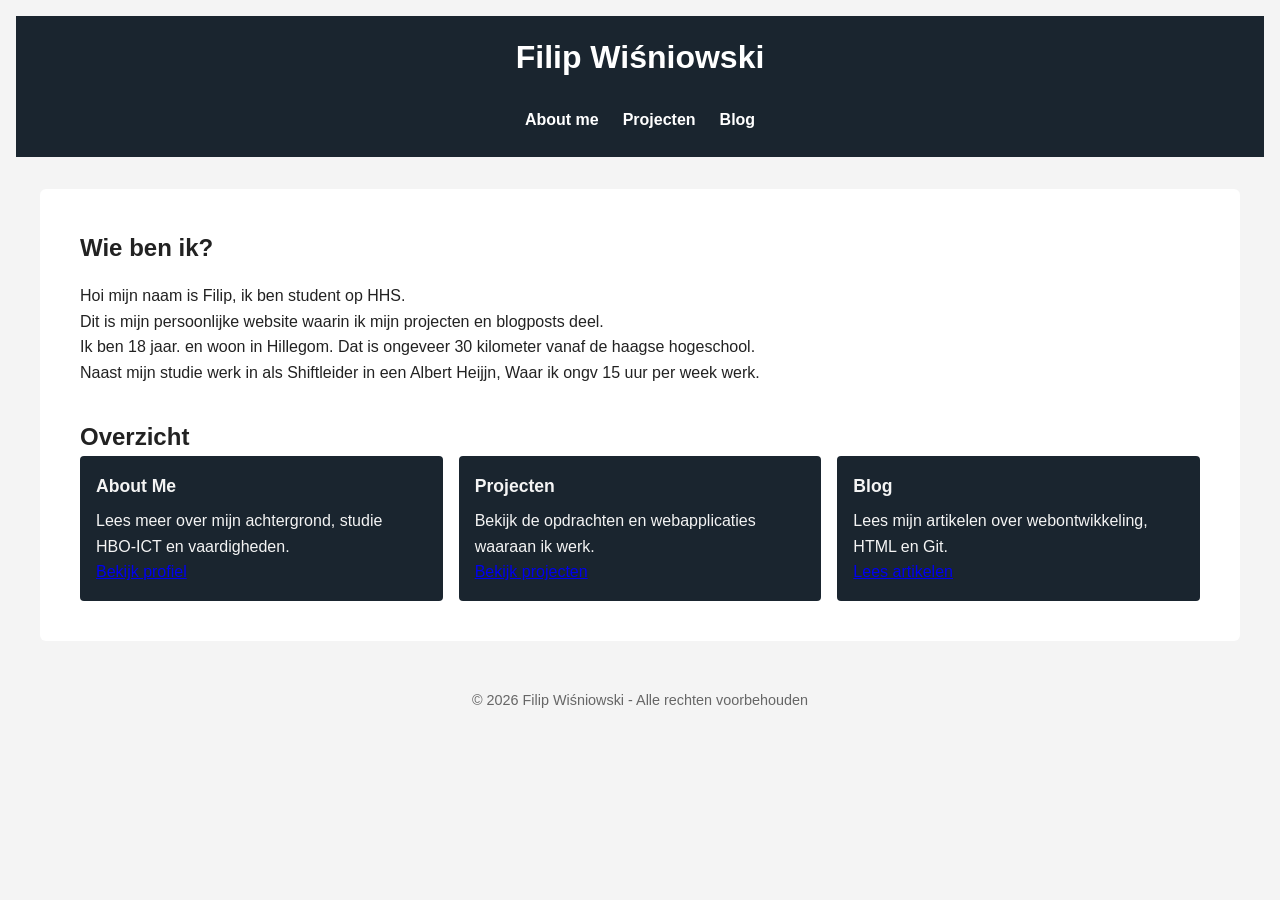
==== index.html @ 78b3e2de "Img verwijderd" ====
<!DOCTYPE html>
<html lang="nl">
<head>
    <meta charset="UTF-8">
    <meta name="viewport" content="width=device-width, initial-scale=1.0">
    <title>Filip's Website</title>
    <link rel="stylesheet" href="css/style.css">
</head>
<body>

    <header>
        <h1>Filip Wiśniowski</h1>
        <nav>
            <ul>
                <li><a href="index.html">About me</a></li>
                <li><a href="projecten.html">Projecten</a></li>
                <li><a href="blog.html">Blog</a></li>
            </ul>
        </nav>
    </header>

    <main>

<section class="intro">
    <h2>Wie ben ik?</h2>
    <div class="intro-container">
        <div class="intro-text">
            <p>Hoi mijn naam is Filip, ik ben student op HHS.</p>
            <p>Dit is mijn persoonlijke website waarin ik mijn projecten en blogposts deel.</p>
            <p>Ik ben 18 jaar. en woon in Hillegom. Dat is ongeveer 30 kilometer vanaf de haagse hogeschool.</p>
            <p>Naast mijn studie werk in als Shiftleider in een Albert Heijjn, Waar ik ongv 15 uur per week werk.</p>



        </div>

    </div>
</section>

        <section class="cards-section">
    <h2>Overzicht</h2>
    <div class="cards-container">
        <article class="card">
            <h3>About Me</h3>
            <p>Lees meer over mijn achtergrond, studie HBO-ICT en vaardigheden.</p>
            <a href="index.html" class="card-button">Bekijk profiel</a>
        </article>

        <article class="card">
            <h3>Projecten</h3>
            <p>Bekijk de opdrachten en webapplicaties waaraan ik werk.</p>
            <a href="projecten.html" class="card-button">Bekijk projecten</a>
        </article>

        <article class="card">
            <h3>Blog</h3>
            <p>Lees mijn artikelen over webontwikkeling, HTML en Git.</p>
            <a href="blog.html" class="card-button">Lees artikelen</a>
        </article>
    </div>
</section>
    </main>

    <footer>
        <p>&copy; 2026 Filip Wiśniowski - Alle rechten voorbehouden</p>
    </footer>

</body>
</html>
---- css/style.css ----
/* 1. Reset & Basis */
* {
    box-sizing: border-box;
    margin: 0;
    padding: 0;
}

body {
    font-family: Arial, sans-serif;
    line-height: 1.6;
    color: #222222; /* WCAG AA Contrast */
    background-color: #f4f4f4;
    padding: 1rem;
}

/* 2. Header & Navigatie */
header {
    background-color: #1a252f;
    color: #ffffff;
    padding: 1rem;
    text-align: center;
}

nav ul {
    list-style: none;
    display: flex;
    flex-direction: column; /* Mobiel: onder elkaar */
    gap: 0.5rem;
    margin-top: 1rem;
}

nav a {
    color: #ffffff;
    text-decoration: none;
    font-weight: bold;
    padding: 0.5rem;
    display: block;
}

nav a:hover {
    background-color: #34495e;
    border-radius: 4px;
}

/* 3. Layout */
main {
    max-width: 1200px;
    margin: 2rem auto;
    background: #ffffff;
    padding: 1.5rem;
    border-radius: 6px;
}

footer {
    text-align: center;
    padding: 1rem;
    color: #666666;
    font-size: 0.9rem;
}

/* 4. Responsive Breekpunten (Criteria 2) */

/* Tablet (~768px) */
@media (min-width: 768px) {
    nav ul {
        flex-direction: row; /* Tablet/Desktop: naast elkaar */
        justify-content: center;
    }
}

/* Desktop (>= 1024px) */
@media (min-width: 1024px) {
    main {
        padding: 2.5rem;
    }
}
/* Flexbox Kaarten Sectie (Opdracht) */
.cards-section {
    margin-top: 2rem;
}

.cards-container {
    display: flex;                /* Verplicht: maakt de container een flex-box */
    justify-content: flex-start;  /* Verplicht: lijnt kaarten horizontaal uit */
    align-items: stretch;        /* Verplicht: lijnt kaarten verticaal uit */
    gap: 1rem;                    /* Ruimte tussen de kaarten */
    flex-wrap: wrap;              /* Zorgt dat kaarten netjes meebewegen bij kleiner scherm */
}

.card {
    flex: 1;                      /* Laat de kaarten gelijke breedte aannemen */
    min-width: 180px;             /* Minimale breedte op kleine schermen */
    background-color: #1a252f;    /* Cyaan kleur zoals in het voorbeeld */
    color: #f4f4f4;
    padding: 1rem;
    border-radius: 4px;
}

.card h3 {
    font-size: 1.1rem;
    margin-bottom: 0.5rem;
}
/* Introductie sectie layout */
.intro-container {
    display: flex;
    align-items: center; /* Lijnt afbeelding en tekst verticaal in het midden uit */
    gap: 2rem;            /* Ruimte tussen de foto en de tekst */
    flex-wrap: wrap;      /* Zorgt dat op mobiel de tekst netjes onder de foto springt */
    margin-top: 1rem;
}

.intro-container img {
    max-width: 100%;
    height: auto;        /* Behoudt de verhoudingen van je foto */
    border-radius: 8px;  /* Optioneel: mooie afgeronde hoeken */
}

.intro-text {
    flex: 1;             /* Neemt de overige beschikbare ruimte in */
    min-width: 250px;    /* Voorkomt dat de tekst te smal wordt op kleine schermen */
}
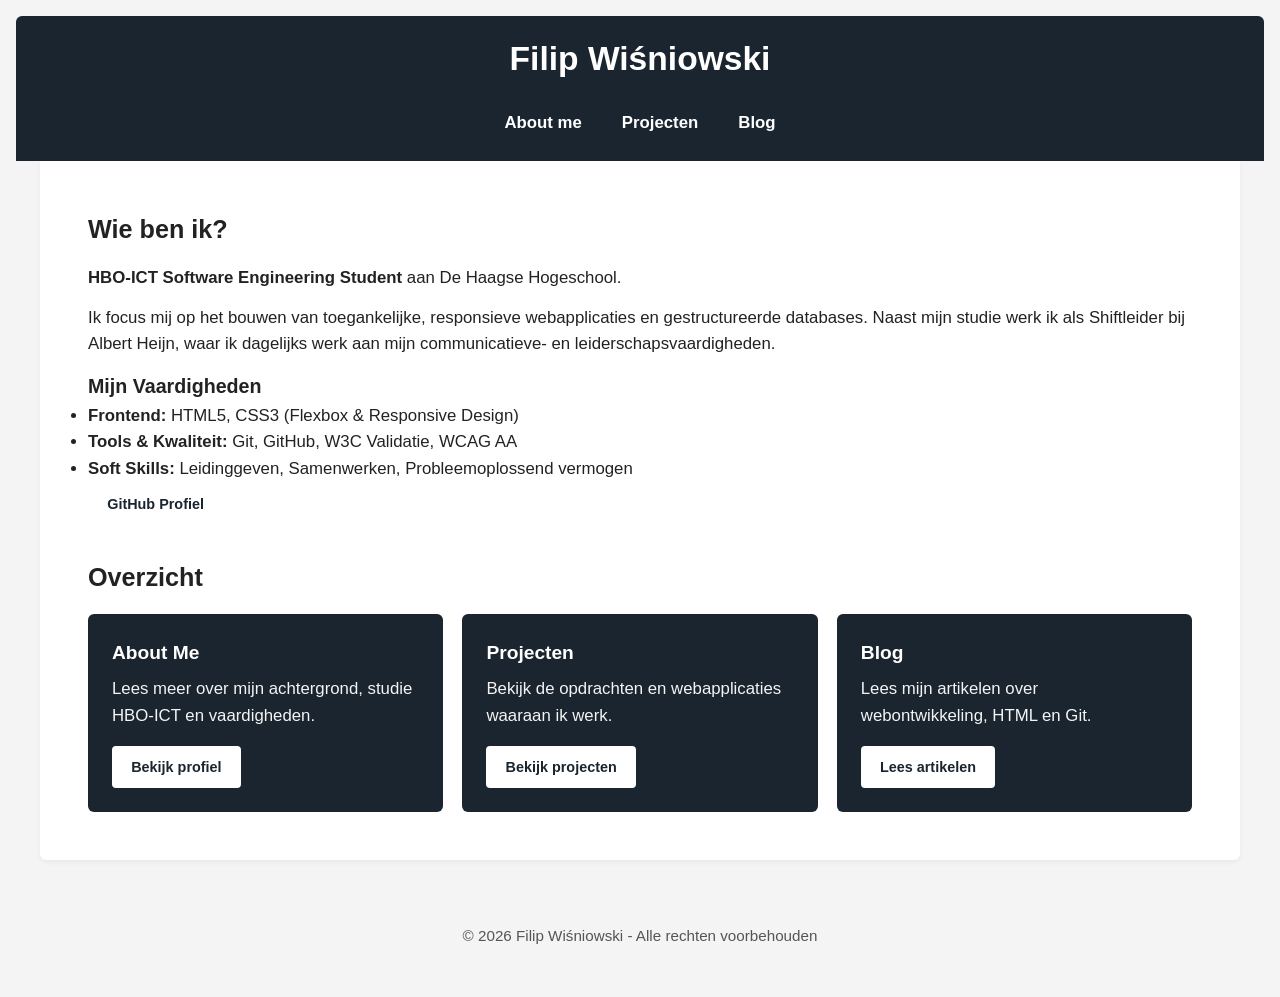
==== commit 9f5a4032: "Feedback verwerkt" ====
--- a/index.html
+++ b/index.html
@@ -22,16 +22,28 @@
     <main>
 
 <section class="intro">
+    <section class="intro">
     <h2>Wie ben ik?</h2>
     <div class="intro-container">
         <div class="intro-text">
-            <p>Hoi mijn naam is Filip, ik ben student op HHS.</p>
-            <p>Dit is mijn persoonlijke website waarin ik mijn projecten en blogposts deel.</p>
-            <p>Ik ben 18 jaar. en woon in Hillegom. Dat is ongeveer 30 kilometer vanaf de haagse hogeschool.</p>
-            <p>Naast mijn studie werk in als Shiftleider in een Albert Heijjn, Waar ik ongv 15 uur per week werk.</p>
+            <p><strong>HBO-ICT Software Engineering Student</strong> aan De Haagse Hogeschool.</p>
+            <p>Ik focus mij op het bouwen van toegankelijke, responsieve webapplicaties en gestructureerde databases. Naast mijn studie werk ik als Shiftleider bij Albert Heijn, waar ik dagelijks werk aan mijn communicatieve- en leiderschapsvaardigheden.</p>
+            
+            <h3>Mijn Vaardigheden</h3>
+            <ul>
+                <li><strong>Frontend:</strong> HTML5, CSS3 (Flexbox & Responsive Design)</li>
+                <li><strong>Tools & Kwaliteit:</strong> Git, GitHub, W3C Validatie, WCAG AA</li>
+                <li><strong>Soft Skills:</strong> Leidinggeven, Samenwerken, Probleemoplossend vermogen</li>
+            </ul>
 
+            <div class="cta-buttons">
+                <a href="https://github.com/FilipHHS" target="_blank" class="card-button">GitHub Profiel</a>
 
+            </div>
+        </div>
 
+    </div>
+</section>
         </div>
 
     </div>
--- a/css/style.css
+++ b/css/style.css
@@ -1,24 +1,36 @@
-/* 1. Reset & Basis */
+/* ==========================================
+   1. Reset & Basis (Met Sticky Footer FIX)
+   ========================================== */
 * {
     box-sizing: border-box;
     margin: 0;
     padding: 0;
 }
 
+/* 100vh zorgt dat de body altijd de volle hoogte van het scherm inneemt */
+html, body {
+    min-height: 100vh;
+}
+
 body {
+    display: flex;
+    flex-direction: column; /* Stapelt header, main en footer onder elkaar */
     font-family: Arial, sans-serif;
     line-height: 1.6;
-    color: #222222; /* WCAG AA Contrast */
+    color: #222222;
     background-color: #f4f4f4;
     padding: 1rem;
 }
 
-/* 2. Header & Navigatie */
+/* ==========================================
+   2. Header & Navigatie
+   ========================================== */
 header {
     background-color: #1a252f;
     color: #ffffff;
     padding: 1rem;
     text-align: center;
+    border-radius: 6px 6px 0 0;
 }
 
 nav ul {
@@ -33,89 +45,183 @@
     color: #ffffff;
     text-decoration: none;
     font-weight: bold;
-    padding: 0.5rem;
+    padding: 0.5rem 1rem;
     display: block;
-}
-
-nav a:hover {
+    border-radius: 4px;
+    transition: background-color 0.2s ease;
+}
+
+nav a:hover,
+nav a.active {
     background-color: #34495e;
-    border-radius: 4px;
-}
-
-/* 3. Layout */
+}
+
+nav a.active {
+    border-bottom: 3px solid #38bdf8;
+}
+
+/* Toegankelijkheid focus-state voor toetsenbord */
+a:focus-visible {
+    outline: 3px solid #38bdf8;
+    outline-offset: 2px;
+}
+
+/* ==========================================
+   3. Main & Footer Layout
+   ========================================== */
+/* flex: 1 duwt de footer automatisch naar de bodem op elk scherm */
 main {
+    flex: 1;
+    width: 100%;
     max-width: 1200px;
-    margin: 2rem auto;
+    margin: 0 auto 2rem auto;
     background: #ffffff;
     padding: 1.5rem;
-    border-radius: 6px;
+    border-radius: 0 0 6px 6px;
+    box-shadow: 0 2px 5px rgba(0,0,0,0.05);
 }
 
 footer {
     text-align: center;
-    padding: 1rem;
-    color: #666666;
+    padding: 1.5rem 1rem;
+    color: #555555;
     font-size: 0.9rem;
 }
 
-/* 4. Responsive Breekpunten (Criteria 2) */
-
-/* Tablet (~768px) */
+/* ==========================================
+   4. Introductie Sectie (Flexbox)
+   ========================================== */
+.intro-container {
+    display: flex;
+    align-items: center;
+    gap: 2rem;
+    flex-wrap: wrap;
+    margin-top: 1rem;
+}
+
+.intro-text {
+    flex: 1;
+    min-width: 250px;
+}
+
+.intro-text p {
+    margin-bottom: 0.8rem;
+}
+
+.intro-container img {
+    max-width: 100%;
+    height: auto;
+    border-radius: 8px;
+    object-fit: cover;
+}
+
+/* ==========================================
+   5. Kaarten Sectie (Projecten & Overzicht)
+   ========================================== */
+.cards-section {
+    margin-top: 2rem;
+}
+
+.cards-container {
+    display: flex;
+    justify-content: flex-start;
+    align-items: stretch;
+    gap: 1.2rem;
+    flex-wrap: wrap;
+    margin-top: 1rem;
+}
+
+.card {
+    flex: 1;
+    min-width: 220px;
+    background-color: #1a252f;
+    color: #f4f4f4;
+    padding: 1.5rem;
+    border-radius: 6px;
+    display: flex;
+    flex-direction: column;
+    justify-content: space-between;
+}
+
+.card h3 {
+    font-size: 1.2rem;
+    margin-bottom: 0.5rem;
+    color: #ffffff;
+}
+
+.card p {
+    margin-bottom: 1rem;
+}
+
+/* Knoppen in kaarten */
+.card-button {
+    display: inline-block;
+    align-self: flex-start;
+    margin-top: auto;
+    padding: 0.6rem 1.2rem;
+    background-color: #ffffff;
+    color: #1a252f;
+    text-decoration: none;
+    font-weight: bold;
+    font-size: 0.9rem;
+    border-radius: 4px;
+    transition: background-color 0.2s ease;
+}
+
+.card-button:hover {
+    background-color: #e2e8f0;
+}
+
+/* ==========================================
+   6. Blog Sectie Stijlen
+   ========================================== */
+.blog-post {
+    background-color: #f8fafc;
+    border-left: 4px solid #1a252f;
+    padding: 1.2rem;
+    margin-top: 1.5rem;
+    border-radius: 0 6px 6px 0;
+}
+
+.blog-post h3 {
+    color: #1a252f;
+    margin-bottom: 0.3rem;
+}
+
+.blog-post .meta {
+    font-size: 0.85rem;
+    color: #64748b;
+    margin-bottom: 0.8rem;
+}
+
+/* ==========================================
+   7. Responsive Breekpunten (Altijd onderaan!)
+   ========================================== */
+
+/* Tablet (~768px en groter) */
 @media (min-width: 768px) {
+    body {
+        font-size: 1.05rem; /* Vul de pagina optisch mooier op */
+    }
+
     nav ul {
-        flex-direction: row; /* Tablet/Desktop: naast elkaar */
+        flex-direction: row;
         justify-content: center;
+    }
+
+    main {
+        padding: 2.5rem;
+    }
+
+    footer {
+        padding: 2rem 1rem;
+        font-size: 0.95rem;
     }
 }
 
 /* Desktop (>= 1024px) */
 @media (min-width: 1024px) {
     main {
-        padding: 2.5rem;
-    }
-}
-/* Flexbox Kaarten Sectie (Opdracht) */
-.cards-section {
-    margin-top: 2rem;
-}
-
-.cards-container {
-    display: flex;                /* Verplicht: maakt de container een flex-box */
-    justify-content: flex-start;  /* Verplicht: lijnt kaarten horizontaal uit */
-    align-items: stretch;        /* Verplicht: lijnt kaarten verticaal uit */
-    gap: 1rem;                    /* Ruimte tussen de kaarten */
-    flex-wrap: wrap;              /* Zorgt dat kaarten netjes meebewegen bij kleiner scherm */
-}
-
-.card {
-    flex: 1;                      /* Laat de kaarten gelijke breedte aannemen */
-    min-width: 180px;             /* Minimale breedte op kleine schermen */
-    background-color: #1a252f;    /* Cyaan kleur zoals in het voorbeeld */
-    color: #f4f4f4;
-    padding: 1rem;
-    border-radius: 4px;
-}
-
-.card h3 {
-    font-size: 1.1rem;
-    margin-bottom: 0.5rem;
-}
-/* Introductie sectie layout */
-.intro-container {
-    display: flex;
-    align-items: center; /* Lijnt afbeelding en tekst verticaal in het midden uit */
-    gap: 2rem;            /* Ruimte tussen de foto en de tekst */
-    flex-wrap: wrap;      /* Zorgt dat op mobiel de tekst netjes onder de foto springt */
-    margin-top: 1rem;
-}
-
-.intro-container img {
-    max-width: 100%;
-    height: auto;        /* Behoudt de verhoudingen van je foto */
-    border-radius: 8px;  /* Optioneel: mooie afgeronde hoeken */
-}
-
-.intro-text {
-    flex: 1;             /* Neemt de overige beschikbare ruimte in */
-    min-width: 250px;    /* Voorkomt dat de tekst te smal wordt op kleine schermen */
+        padding: 3rem;
+    }
 }
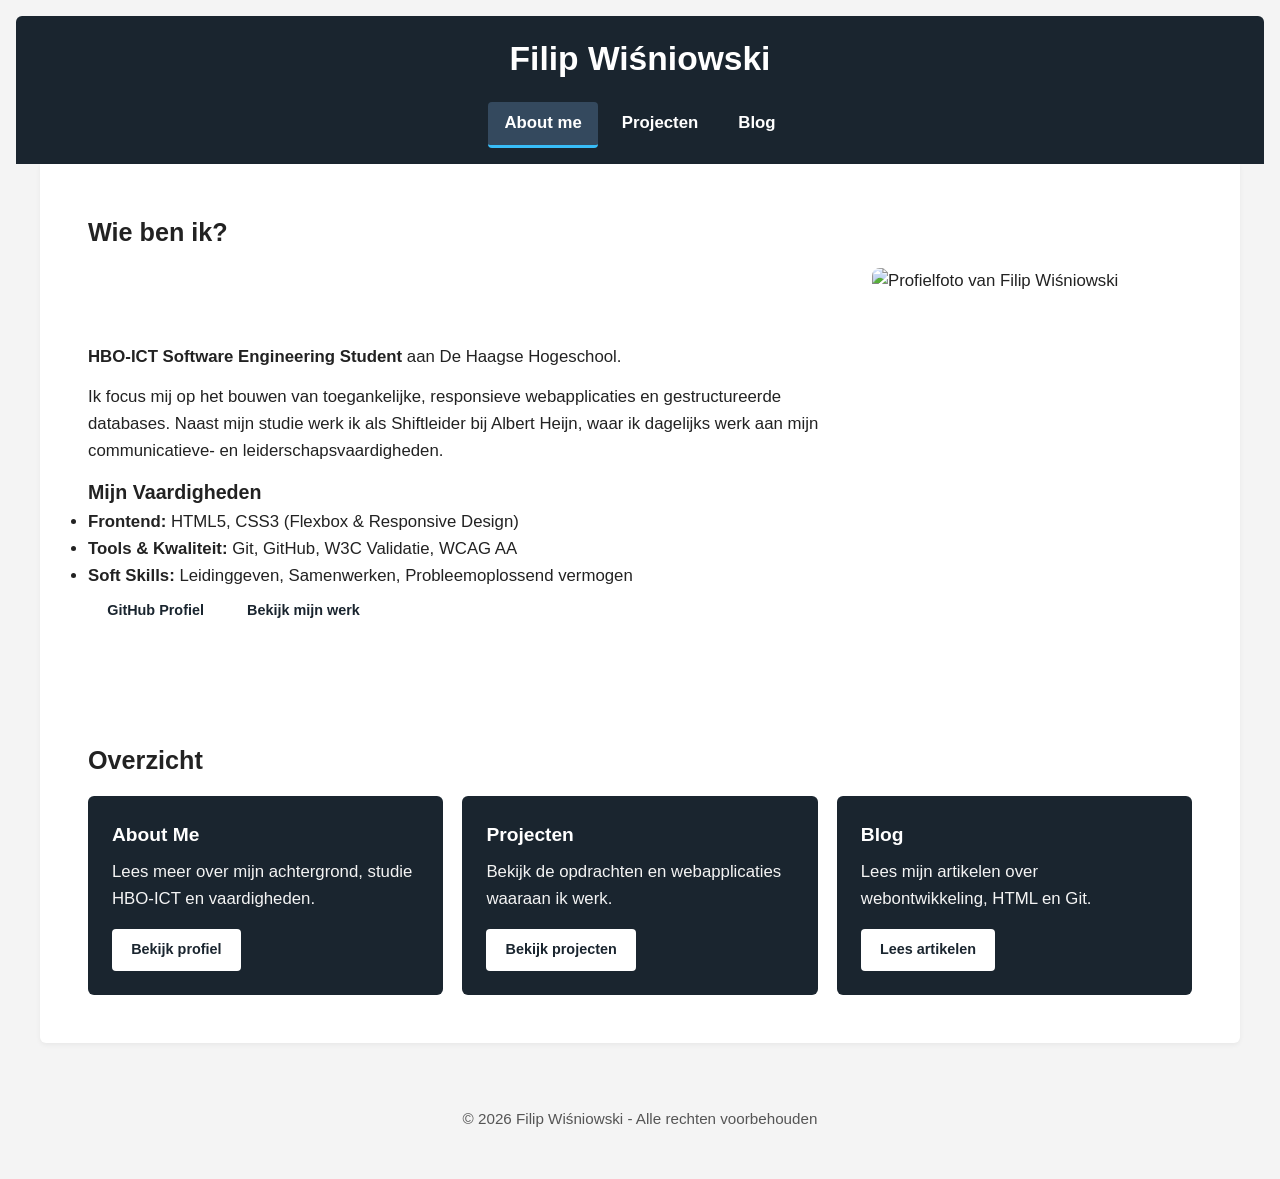
==== commit 6888238f: "Feedback verwerkt v2" ====
--- a/index.html
+++ b/index.html
@@ -3,7 +3,7 @@
 <head>
     <meta charset="UTF-8">
     <meta name="viewport" content="width=device-width, initial-scale=1.0">
-    <title>Filip's Website</title>
+    <title>Filip's Website - Home</title>
     <link rel="stylesheet" href="css/style.css">
 </head>
 <body>
@@ -12,7 +12,7 @@
         <h1>Filip Wiśniowski</h1>
         <nav>
             <ul>
-                <li><a href="index.html">About me</a></li>
+                <li><a href="index.html" class="active" aria-current="page">About me</a></li>
                 <li><a href="projecten.html">Projecten</a></li>
                 <li><a href="blog.html">Blog</a></li>
             </ul>
@@ -21,56 +21,53 @@
 
     <main>
 
-<section class="intro">
-    <section class="intro">
-    <h2>Wie ben ik?</h2>
-    <div class="intro-container">
-        <div class="intro-text">
-            <p><strong>HBO-ICT Software Engineering Student</strong> aan De Haagse Hogeschool.</p>
-            <p>Ik focus mij op het bouwen van toegankelijke, responsieve webapplicaties en gestructureerde databases. Naast mijn studie werk ik als Shiftleider bij Albert Heijn, waar ik dagelijks werk aan mijn communicatieve- en leiderschapsvaardigheden.</p>
-            
-            <h3>Mijn Vaardigheden</h3>
-            <ul>
-                <li><strong>Frontend:</strong> HTML5, CSS3 (Flexbox & Responsive Design)</li>
-                <li><strong>Tools & Kwaliteit:</strong> Git, GitHub, W3C Validatie, WCAG AA</li>
-                <li><strong>Soft Skills:</strong> Leidinggeven, Samenwerken, Probleemoplossend vermogen</li>
-            </ul>
+        <section class="intro">
+            <h2>Wie ben ik?</h2>
+            <div class="intro-container">
+                <div class="intro-text">
+                    <p><strong>HBO-ICT Software Engineering Student</strong> aan De Haagse Hogeschool.</p>
+                    <p>Ik focus mij op het bouwen van toegankelijke, responsieve webapplicaties en gestructureerde databases. Naast mijn studie werk ik als Shiftleider bij Albert Heijn, waar ik dagelijks werk aan mijn communicatieve- en leiderschapsvaardigheden.</p>
+                    
+                    <h3>Mijn Vaardigheden</h3>
+                    <ul>
+                        <li><strong>Frontend:</strong> HTML5, CSS3 (Flexbox & Responsive Design)</li>
+                        <li><strong>Tools & Kwaliteit:</strong> Git, GitHub, W3C Validatie, WCAG AA</li>
+                        <li><strong>Soft Skills:</strong> Leidinggeven, Samenwerken, Probleemoplossend vermogen</li>
+                    </ul>
 
-            <div class="cta-buttons">
-                <a href="https://github.com/FilipHHS" target="_blank" class="card-button">GitHub Profiel</a>
+                    <div class="cta-buttons">
+                        <a href="https://github.com/FilipHHS" target="_blank" rel="noopener" class="card-button">GitHub Profiel</a>
+                        <a href="projecten.html" class="card-button">Bekijk mijn werk</a>
+                    </div>
+                </div>
 
+                <img src="img/profiel.jpg" alt="Profielfoto van Filip Wiśniowski" width="320" height="440">
             </div>
-        </div>
-
-    </div>
-</section>
-        </div>
-
-    </div>
-</section>
+        </section>
 
         <section class="cards-section">
-    <h2>Overzicht</h2>
-    <div class="cards-container">
-        <article class="card">
-            <h3>About Me</h3>
-            <p>Lees meer over mijn achtergrond, studie HBO-ICT en vaardigheden.</p>
-            <a href="index.html" class="card-button">Bekijk profiel</a>
-        </article>
+            <h2>Overzicht</h2>
+            <div class="cards-container">
+                <article class="card">
+                    <h3>About Me</h3>
+                    <p>Lees meer over mijn achtergrond, studie HBO-ICT en vaardigheden.</p>
+                    <a href="index.html" class="card-button">Bekijk profiel</a>
+                </article>
 
-        <article class="card">
-            <h3>Projecten</h3>
-            <p>Bekijk de opdrachten en webapplicaties waaraan ik werk.</p>
-            <a href="projecten.html" class="card-button">Bekijk projecten</a>
-        </article>
+                <article class="card">
+                    <h3>Projecten</h3>
+                    <p>Bekijk de opdrachten en webapplicaties waaraan ik werk.</p>
+                    <a href="projecten.html" class="card-button">Bekijk projecten</a>
+                </article>
 
-        <article class="card">
-            <h3>Blog</h3>
-            <p>Lees mijn artikelen over webontwikkeling, HTML en Git.</p>
-            <a href="blog.html" class="card-button">Lees artikelen</a>
-        </article>
-    </div>
-</section>
+                <article class="card">
+                    <h3>Blog</h3>
+                    <p>Lees mijn artikelen over webontwikkeling, HTML en Git.</p>
+                    <a href="blog.html" class="card-button">Lees artikelen</a>
+                </article>
+            </div>
+        </section>
+
     </main>
 
     <footer>
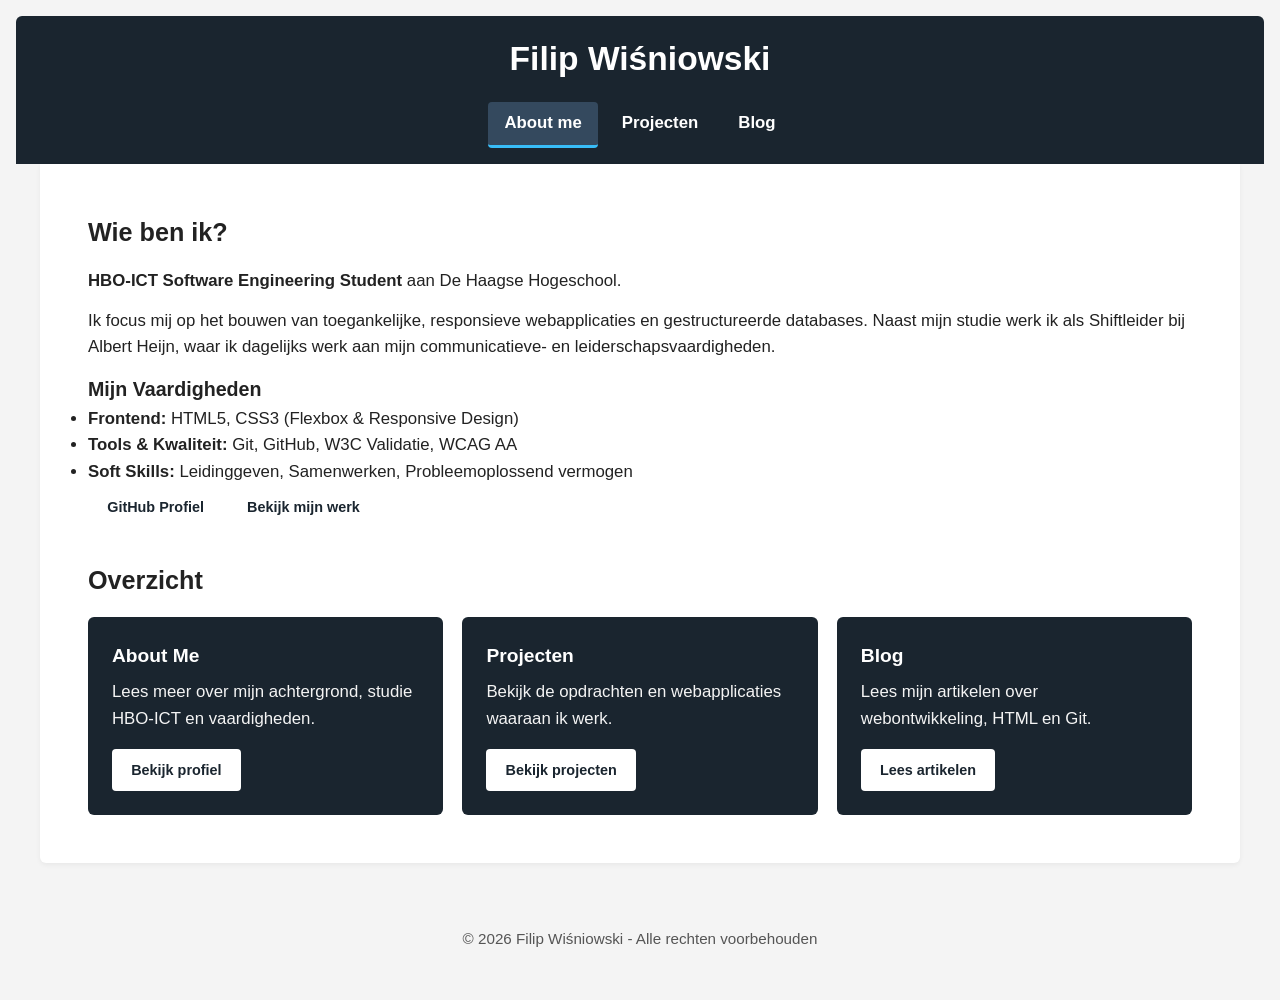
==== commit 5305da1b: "feat: dynamische projectenlijst en categorie-filter toegevoegd" ====
--- a/index.html
+++ b/index.html
@@ -41,7 +41,6 @@
                     </div>
                 </div>
 
-                <img src="img/profiel.jpg" alt="Profielfoto van Filip Wiśniowski" width="320" height="440">
             </div>
         </section>
 
--- a/css/style.css
+++ b/css/style.css
@@ -224,4 +224,32 @@
     main {
         padding: 3rem;
     }
+}
+/* Styling voor de Filterknoppen */
+.filter-container {
+    display: flex;
+    gap: 0.75rem;
+    margin-bottom: 2rem;
+    flex-wrap: wrap;
+}
+
+.filter-btn {
+    background-color: #1e293b;
+    color: #ffffff;
+    border: 1px solid #334155;
+    padding: 0.5rem 1.25rem;
+    border-radius: 6px;
+    cursor: pointer;
+    font-size: 0.95rem;
+    transition: all 0.2s ease;
+}
+
+.filter-btn:hover {
+    background-color: #334155;
+}
+
+.filter-btn.active {
+    background-color: #3b82f6;
+    border-color: #3b82f6;
+    font-weight: 600;
 }
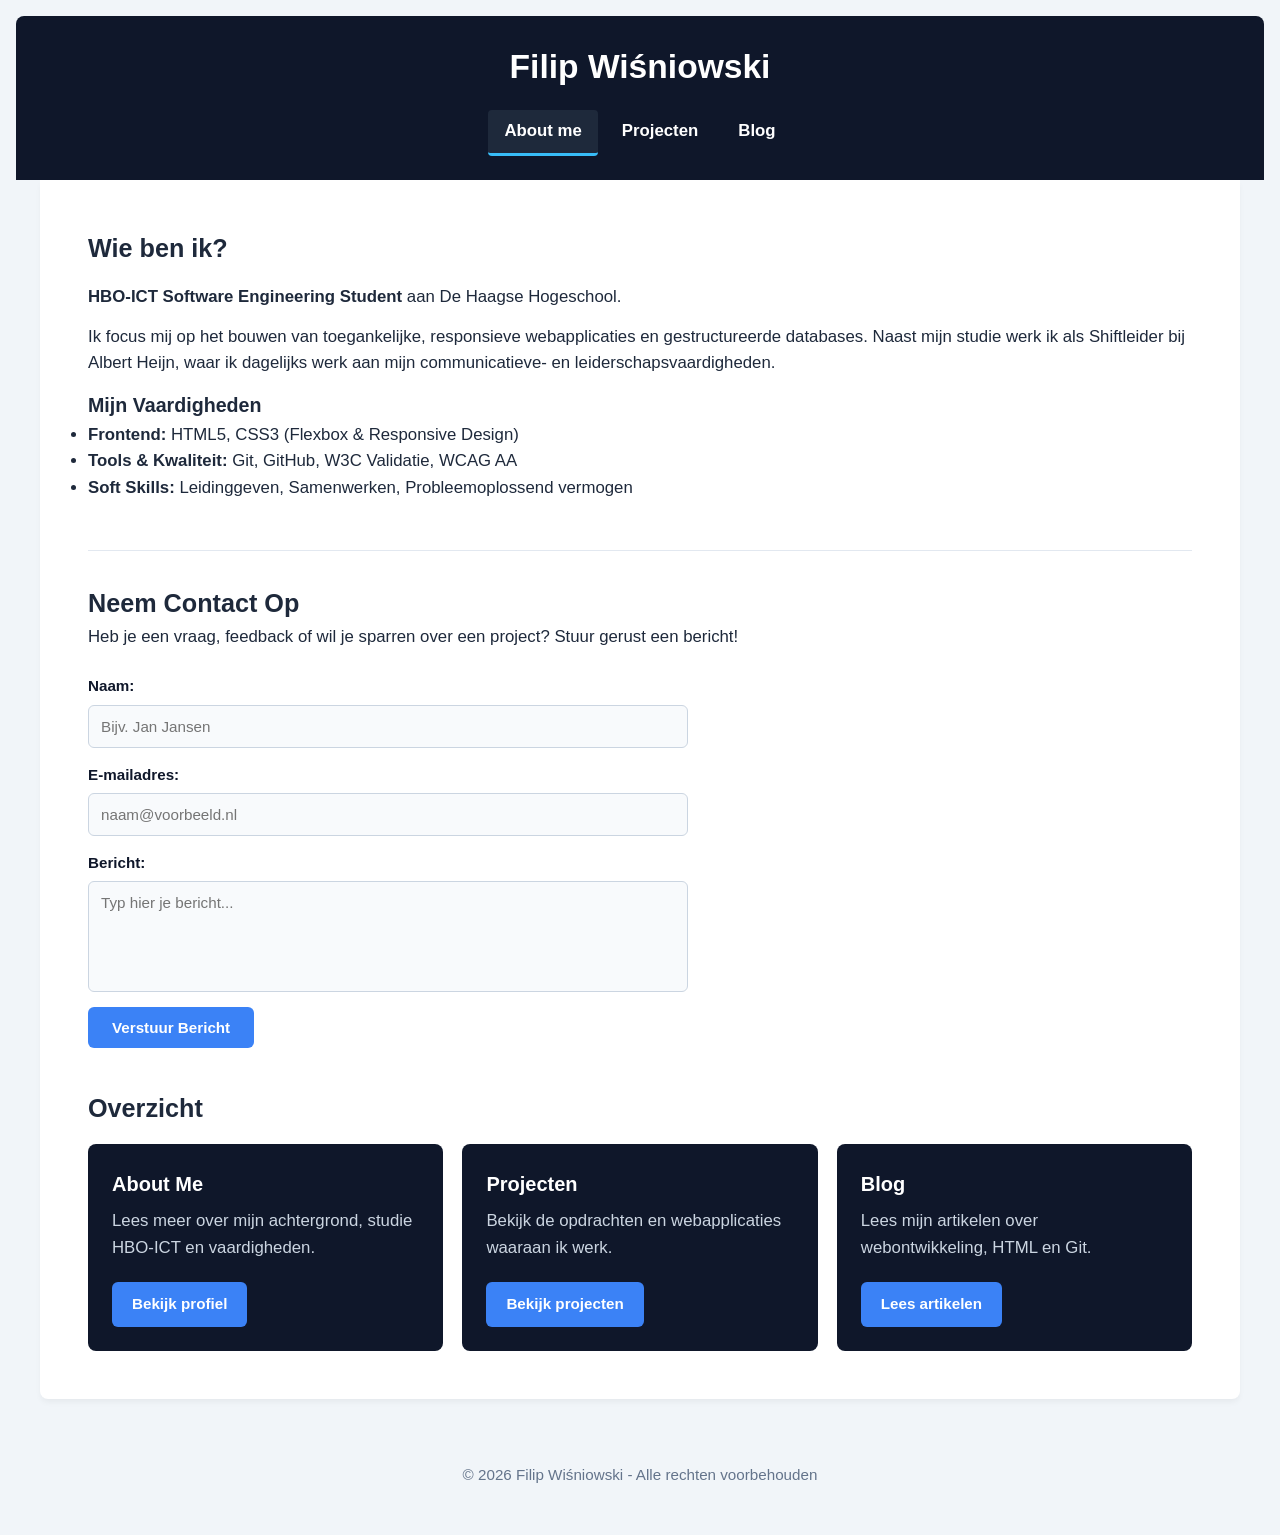
==== commit b5be16d3: "feat: contactformulier validatie en styling afgerond" ====
--- a/index.html
+++ b/index.html
@@ -35,14 +35,40 @@
                         <li><strong>Soft Skills:</strong> Leidinggeven, Samenwerken, Probleemoplossend vermogen</li>
                     </ul>
 
-                    <div class="cta-buttons">
-                        <a href="https://github.com/FilipHHS" target="_blank" rel="noopener" class="card-button">GitHub Profiel</a>
-                        <a href="projecten.html" class="card-button">Bekijk mijn werk</a>
                     </div>
                 </div>
 
             </div>
         </section>
+        <!-- Plaats dit in <main>, net onder je Skills sectie -->
+<section class="contact-section">
+    <h2>Neem Contact Op</h2>
+    <p>Heb je een vraag, feedback of wil je sparren over een project? Stuur gerust een bericht!</p>
+
+    <!-- novalidate zorgt ervoor dat de browser niet de standaard meldingen toont, maar onze eigen JavaScript validatie draait -->
+    <form id="contact-form" class="contact-form" novalidate>
+        <div class="form-group">
+            <label for="name">Naam:</label>
+            <input type="text" id="name" name="name" placeholder="Bijv. Jan Jansen">
+            <span class="error-message" id="name-error"></span>
+        </div>
+
+        <div class="form-group">
+            <label for="email">E-mailadres:</label>
+            <input type="email" id="email" name="email" placeholder="naam@voorbeeld.nl">
+            <span class="error-message" id="email-error"></span>
+        </div>
+
+        <div class="form-group">
+            <label for="message">Bericht:</label>
+            <textarea id="message" name="message" rows="5" placeholder="Typ hier je bericht..."></textarea>
+            <span class="error-message" id="message-error"></span>
+        </div>
+
+        <button type="submit" class="submit-btn">Verstuur Bericht</button>
+        <div id="form-status" class="form-status" role="alert"></div>
+    </form>
+</section>
 
         <section class="cards-section">
             <h2>Overzicht</h2>
--- a/css/style.css
+++ b/css/style.css
@@ -1,42 +1,55 @@
-/* ==========================================
-   1. Reset & Basis (Met Sticky Footer FIX)
-   ========================================== */
+/* ==========================================================================
+   1. RESET & BASISINSTELLINGEN (Sticky Footer)
+   ========================================================================== */
+
+/* Zorgt voor consistente berekening van marges en paddings */
 * {
     box-sizing: border-box;
     margin: 0;
     padding: 0;
 }
 
-/* 100vh zorgt dat de body altijd de volle hoogte van het scherm inneemt */
+/* 100vh zorgt dat de pagina altijd schermvullend is */
 html, body {
     min-height: 100vh;
 }
 
 body {
     display: flex;
-    flex-direction: column; /* Stapelt header, main en footer onder elkaar */
+    flex-direction: column; /* Stapelt header, main en footer verticaal */
     font-family: Arial, sans-serif;
     line-height: 1.6;
-    color: #222222;
-    background-color: #f4f4f4;
+    color: #1e293b;
+    background-color: #f1f5f9;
     padding: 1rem;
 }
 
-/* ==========================================
-   2. Header & Navigatie
-   ========================================== */
+/* Toegankelijke focus-rand voor toetsenbordgebruikers (WCAG AA) */
+a:focus-visible,
+button:focus-visible,
+input:focus-visible,
+textarea:focus-visible {
+    outline: 3px solid #38bdf8;
+    outline-offset: 2px;
+}
+
+
+/* ==========================================================================
+   2. HEADER & NAVIGATIE
+   ========================================================================== */
+
 header {
-    background-color: #1a252f;
-    color: #ffffff;
-    padding: 1rem;
+    background-color: #0f172a;
+    color: #ffffff;
+    padding: 1.5rem 1rem;
     text-align: center;
-    border-radius: 6px 6px 0 0;
+    border-radius: 8px 8px 0 0;
 }
 
 nav ul {
     list-style: none;
     display: flex;
-    flex-direction: column; /* Mobiel: onder elkaar */
+    flex-direction: column; /* Mobiele weergave: onder elkaar */
     gap: 0.5rem;
     margin-top: 1rem;
 }
@@ -53,23 +66,19 @@
 
 nav a:hover,
 nav a.active {
-    background-color: #34495e;
+    background-color: #1e293b;
 }
 
 nav a.active {
     border-bottom: 3px solid #38bdf8;
 }
 
-/* Toegankelijkheid focus-state voor toetsenbord */
-a:focus-visible {
-    outline: 3px solid #38bdf8;
-    outline-offset: 2px;
-}
-
-/* ==========================================
-   3. Main & Footer Layout
-   ========================================== */
-/* flex: 1 duwt de footer automatisch naar de bodem op elk scherm */
+
+/* ==========================================================================
+   3. LAYOUT CONTAINER (MAIN & FOOTER)
+   ========================================================================== */
+
+/* flex: 1 drukt de footer automatisch naar de onderkant van het scherm */
 main {
     flex: 1;
     width: 100%;
@@ -77,20 +86,22 @@
     margin: 0 auto 2rem auto;
     background: #ffffff;
     padding: 1.5rem;
-    border-radius: 0 0 6px 6px;
-    box-shadow: 0 2px 5px rgba(0,0,0,0.05);
+    border-radius: 0 0 8px 8px;
+    box-shadow: 0 4px 6px -1px rgba(0, 0, 0, 0.05);
 }
 
 footer {
     text-align: center;
     padding: 1.5rem 1rem;
-    color: #555555;
+    color: #64748b;
     font-size: 0.9rem;
 }
 
-/* ==========================================
-   4. Introductie Sectie (Flexbox)
-   ========================================== */
+
+/* ==========================================================================
+   4. INTRODUCTIE & VAARDIGHEDEN (index.html)
+   ========================================================================== */
+
 .intro-container {
     display: flex;
     align-items: center;
@@ -115,13 +126,45 @@
     object-fit: cover;
 }
 
-/* ==========================================
-   5. Kaarten Sectie (Projecten & Overzicht)
-   ========================================== */
+
+/* ==========================================================================
+   5. PROJECTEN & FILTERKNOPPEN (projecten.html)
+   ========================================================================== */
+
 .cards-section {
     margin-top: 2rem;
 }
 
+/* Knoppenbalk voor categoriefilters */
+.filter-container {
+    display: flex;
+    gap: 0.75rem;
+    margin: 1.5rem 0 2rem 0;
+    flex-wrap: wrap;
+}
+
+.filter-btn {
+    background-color: #0f172a;
+    color: #ffffff;
+    border: 1px solid #334155;
+    padding: 0.5rem 1.25rem;
+    border-radius: 6px;
+    cursor: pointer;
+    font-size: 0.95rem;
+    transition: all 0.2s ease;
+}
+
+.filter-btn:hover {
+    background-color: #334155;
+}
+
+.filter-btn.active {
+    background-color: #3b82f6;
+    border-color: #3b82f6;
+    font-weight: 600;
+}
+
+/* Flexbox grid voor projectkaarten */
 .cards-container {
     display: flex;
     justify-content: flex-start;
@@ -133,75 +176,217 @@
 
 .card {
     flex: 1;
-    min-width: 220px;
-    background-color: #1a252f;
-    color: #f4f4f4;
+    min-width: 260px;
+    background-color: #0f172a;
+    color: #f8fafc;
     padding: 1.5rem;
-    border-radius: 6px;
+    border-radius: 8px;
     display: flex;
     flex-direction: column;
     justify-content: space-between;
 }
 
 .card h3 {
-    font-size: 1.2rem;
+    font-size: 1.25rem;
     margin-bottom: 0.5rem;
     color: #ffffff;
 }
 
 .card p {
-    margin-bottom: 1rem;
-}
-
-/* Knoppen in kaarten */
+    margin-bottom: 1.25rem;
+    color: #cbd5e1;
+}
+
+/* Universele blauwe knop in de kaarten */
 .card-button {
     display: inline-block;
     align-self: flex-start;
     margin-top: auto;
-    padding: 0.6rem 1.2rem;
+    padding: 0.65rem 1.25rem;
+    background-color: #3b82f6;
+    color: #ffffff;
+    text-decoration: none;
+    font-weight: 600;
+    font-size: 0.95rem;
+    border-radius: 6px;
+    border: none;
+    cursor: pointer;
+    text-align: center;
+    transition: background-color 0.2s ease;
+}
+
+.card-button:hover {
+    background-color: #2563eb;
+    color: #ffffff;
+}
+
+
+/* ==========================================================================
+   6. BLOGARTIKELEN (blog.html)
+   ========================================================================== */
+
+.blog-list {
+    display: flex;
+    flex-direction: column;
+    gap: 1.5rem;
+    margin-top: 1.5rem;
+}
+
+.blog-card {
+    background-color: #0f172a;
+    border: 1px solid #334155;
+    padding: 1.5rem;
+    border-radius: 8px;
+    color: #ffffff;
+}
+
+.blog-card h3 {
+    margin-bottom: 0.4rem;
+    color: #ffffff;
+}
+
+.blog-meta {
+    font-size: 0.85rem;
+    color: #94a3b8;
+    margin-bottom: 1rem;
+}
+
+.blog-summary {
+    color: #cbd5e1;
+    line-height: 1.5;
+}
+
+.blog-full-content {
+    color: #e2e8f0;
+    line-height: 1.6;
+    margin-top: 0.75rem;
+    padding-top: 0.75rem;
+    border-top: 1px solid #334155;
+}
+
+.read-more-btn {
+    background-color: #3b82f6;
+    color: #ffffff;
+    border: none;
+    padding: 0.55rem 1.15rem;
+    border-radius: 6px;
+    cursor: pointer;
+    margin-top: 1rem;
+    font-size: 0.9rem;
+    font-weight: 600;
+    transition: background-color 0.2s ease;
+}
+
+.read-more-btn:hover {
+    background-color: #2563eb;
+}
+
+
+/* ==========================================================================
+   7. CONTACTFORMULIER & VALIDATIE (index.html)
+   ========================================================================== */
+
+.contact-section {
+    margin-top: 3rem;
+    padding-top: 2rem;
+    border-top: 1px solid #e2e8f0;
+}
+
+.contact-form {
+    max-width: 600px;
+    margin-top: 1.5rem;
+    display: flex;
+    flex-direction: column;
+    gap: 0.5rem;
+}
+
+.form-group {
+    display: flex;
+    flex-direction: column;
+    gap: 0.4rem;
+}
+
+.form-group label {
+    font-weight: 600;
+    font-size: 0.95rem;
+    color: #0f172a;
+}
+
+/* Lichte invoervelden die netjes ogen op een witte pagina */
+.form-group input,
+.form-group textarea {
+    padding: 0.75rem;
+    background-color: #f8fafc;
+    border: 1px solid #cbd5e1;
+    border-radius: 6px;
+    color: #0f172a;
+    font-family: inherit;
+    font-size: 0.95rem;
+    transition: border-color 0.2s ease, box-shadow 0.2s ease;
+}
+.form-group textarea {
+    resize: none;
+}
+
+.form-group input:focus,
+.form-group textarea:focus {
+    outline: none;
+    border-color: #3b82f6;
     background-color: #ffffff;
-    color: #1a252f;
-    text-decoration: none;
-    font-weight: bold;
-    font-size: 0.9rem;
-    border-radius: 4px;
+    box-shadow: 0 0 0 3px rgba(59, 130, 246, 0.15);
+}
+
+/* Rood kader bij ongeldige invoer */
+.form-group input.input-error,
+.form-group textarea.input-error {
+    border-color: #ef4444;
+    background-color: #fef2f2;
+}
+
+.error-message {
+    color: #ef4444;
+    font-size: 0.85rem;
+    min-height: 0;
+}
+
+/* Blauwe verzendknop */
+.submit-btn {
+    background-color: #3b82f6;
+    color: #ffffff;
+    border: none;
+    padding: 0.75rem 1.5rem;
+    font-size: 0.95rem;
+    font-weight: 600;
+    border-radius: 6px;
+    cursor: pointer;
+    align-self: flex-start;
     transition: background-color 0.2s ease;
 }
 
-.card-button:hover {
-    background-color: #e2e8f0;
-}
-
-/* ==========================================
-   6. Blog Sectie Stijlen
-   ========================================== */
-.blog-post {
-    background-color: #f8fafc;
-    border-left: 4px solid #1a252f;
-    padding: 1.2rem;
-    margin-top: 1.5rem;
-    border-radius: 0 6px 6px 0;
-}
-
-.blog-post h3 {
-    color: #1a252f;
-    margin-bottom: 0.3rem;
-}
-
-.blog-post .meta {
-    font-size: 0.85rem;
-    color: #64748b;
-    margin-bottom: 0.8rem;
-}
-
-/* ==========================================
-   7. Responsive Breekpunten (Altijd onderaan!)
-   ========================================== */
-
-/* Tablet (~768px en groter) */
+.submit-btn:hover {
+    background-color: #2563eb;
+}
+
+/* Groen succesbericht na verzenden */
+.form-status.success {
+    margin-top: 1rem;
+    padding: 0.85rem;
+    background-color: #ecfdf5;
+    border: 1px solid #10b981;
+    color: #065f46;
+    border-radius: 6px;
+    font-weight: 500;
+}
+
+
+/* ==========================================================================
+   8. RESPONSIVE BREEKPUNTEN (Media Queries)
+   ========================================================================== */
+
+/* Tablet & Grotere schermen (vanaf 768px) */
 @media (min-width: 768px) {
     body {
-        font-size: 1.05rem; /* Vul de pagina optisch mooier op */
+        font-size: 1.05rem;
     }
 
     nav ul {
@@ -219,37 +404,9 @@
     }
 }
 
-/* Desktop (>= 1024px) */
+/* Desktop schermen (vanaf 1024px) */
 @media (min-width: 1024px) {
     main {
         padding: 3rem;
     }
-}
-/* Styling voor de Filterknoppen */
-.filter-container {
-    display: flex;
-    gap: 0.75rem;
-    margin-bottom: 2rem;
-    flex-wrap: wrap;
-}
-
-.filter-btn {
-    background-color: #1e293b;
-    color: #ffffff;
-    border: 1px solid #334155;
-    padding: 0.5rem 1.25rem;
-    border-radius: 6px;
-    cursor: pointer;
-    font-size: 0.95rem;
-    transition: all 0.2s ease;
-}
-
-.filter-btn:hover {
-    background-color: #334155;
-}
-
-.filter-btn.active {
-    background-color: #3b82f6;
-    border-color: #3b82f6;
-    font-weight: 600;
 }
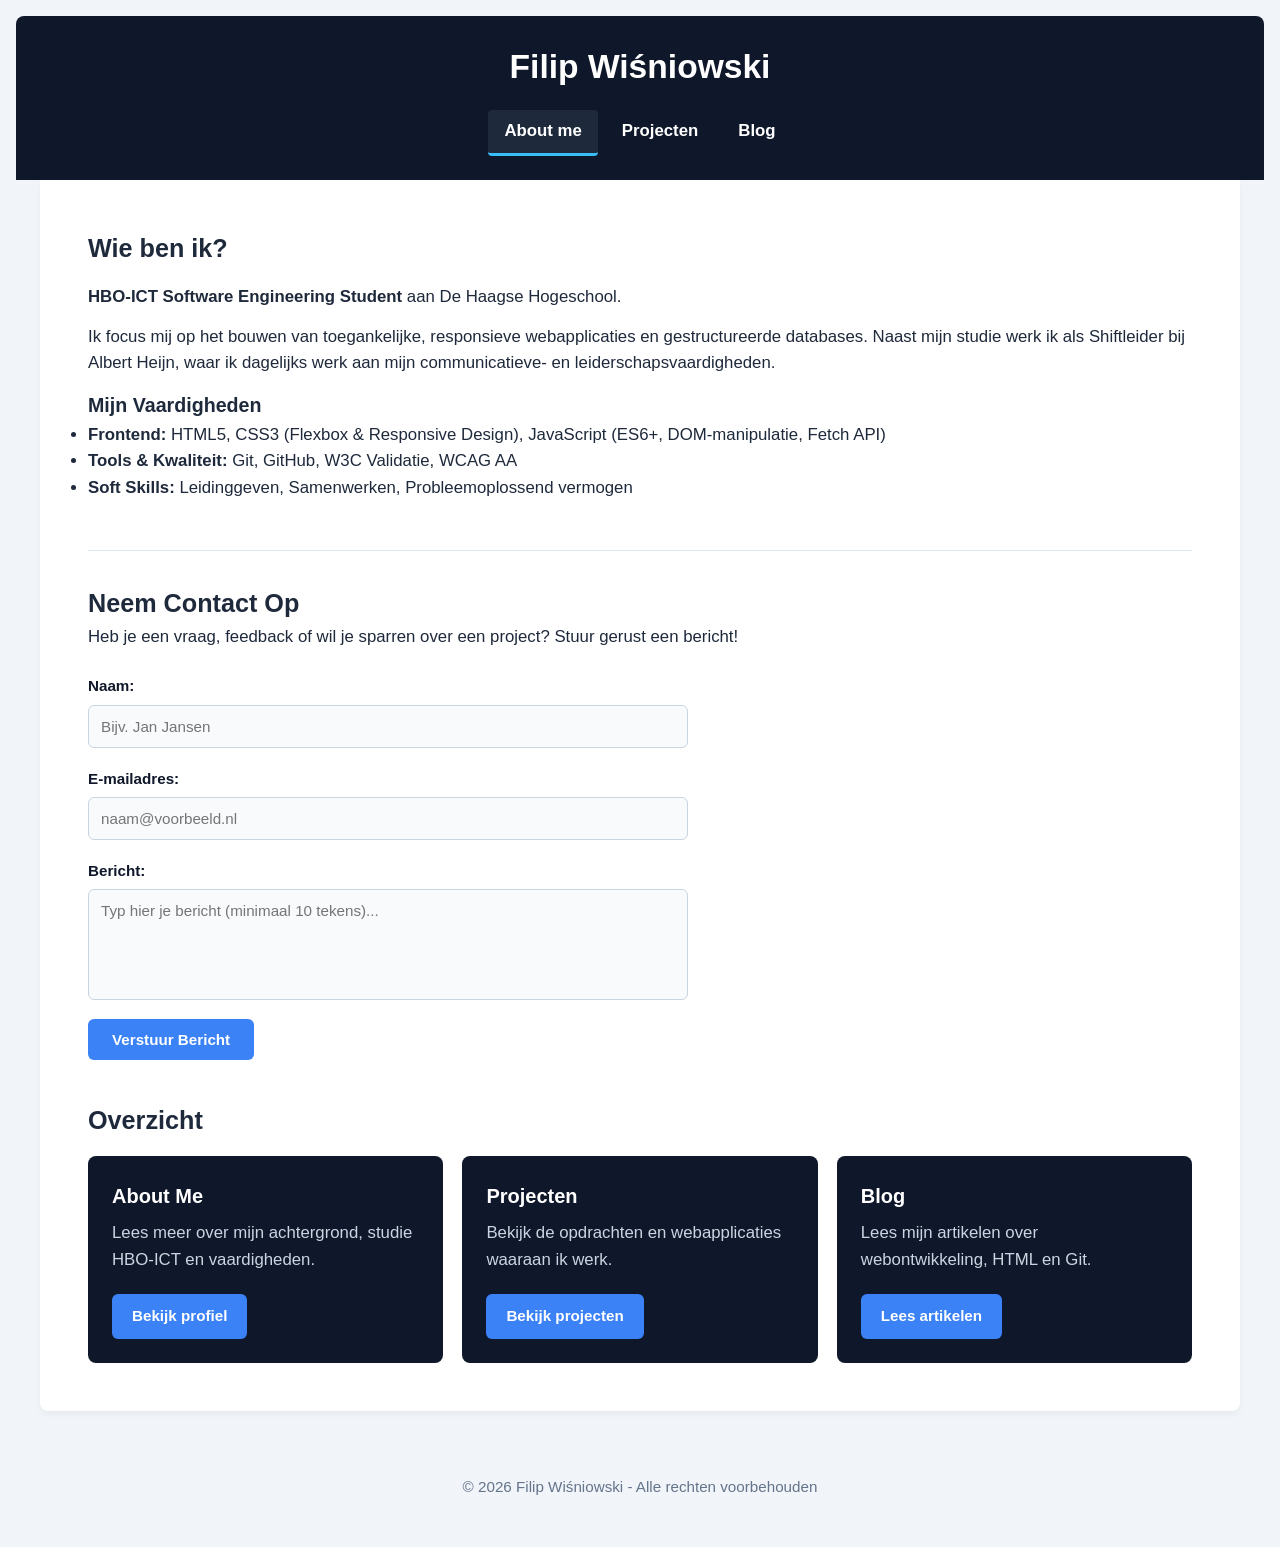
==== commit 3787b6bd: "Contact formulier gefixt" ====
--- a/index.html
+++ b/index.html
@@ -30,45 +30,42 @@
                     
                     <h3>Mijn Vaardigheden</h3>
                     <ul>
-                        <li><strong>Frontend:</strong> HTML5, CSS3 (Flexbox & Responsive Design)</li>
+                        <li><strong>Frontend:</strong> HTML5, CSS3 (Flexbox & Responsive Design), JavaScript (ES6+, DOM-manipulatie, Fetch API)</li>
                         <li><strong>Tools & Kwaliteit:</strong> Git, GitHub, W3C Validatie, WCAG AA</li>
                         <li><strong>Soft Skills:</strong> Leidinggeven, Samenwerken, Probleemoplossend vermogen</li>
                     </ul>
+                </div>
+            </div>
+        </section>
 
-                    </div>
+        <!-- Contactsectie -->
+        <section class="contact-section">
+            <h2>Neem Contact Op</h2>
+            <p>Heb je een vraag, feedback of wil je sparren over een project? Stuur gerust een bericht!</p>
+
+            <form id="contact-form" class="contact-form" novalidate>
+                <div class="form-group">
+                    <label for="name">Naam:</label>
+                    <input type="text" id="name" name="name" placeholder="Bijv. Jan Jansen">
+                    <span class="error-message" id="name-error"></span>
                 </div>
 
-            </div>
+                <div class="form-group">
+                    <label for="email">E-mailadres:</label>
+                    <input type="email" id="email" name="email" placeholder="naam@voorbeeld.nl">
+                    <span class="error-message" id="email-error"></span>
+                </div>
+
+                <div class="form-group">
+                    <label for="message">Bericht:</label>
+                    <textarea id="message" name="message" rows="5" placeholder="Typ hier je bericht (minimaal 10 tekens)..."></textarea>
+                    <span class="error-message" id="message-error"></span>
+                </div>
+
+                <button type="submit" class="submit-btn">Verstuur Bericht</button>
+                <div id="form-status" class="form-status" role="alert"></div>
+            </form>
         </section>
-        <!-- Plaats dit in <main>, net onder je Skills sectie -->
-<section class="contact-section">
-    <h2>Neem Contact Op</h2>
-    <p>Heb je een vraag, feedback of wil je sparren over een project? Stuur gerust een bericht!</p>
-
-    <!-- novalidate zorgt ervoor dat de browser niet de standaard meldingen toont, maar onze eigen JavaScript validatie draait -->
-    <form id="contact-form" class="contact-form" novalidate>
-        <div class="form-group">
-            <label for="name">Naam:</label>
-            <input type="text" id="name" name="name" placeholder="Bijv. Jan Jansen">
-            <span class="error-message" id="name-error"></span>
-        </div>
-
-        <div class="form-group">
-            <label for="email">E-mailadres:</label>
-            <input type="email" id="email" name="email" placeholder="naam@voorbeeld.nl">
-            <span class="error-message" id="email-error"></span>
-        </div>
-
-        <div class="form-group">
-            <label for="message">Bericht:</label>
-            <textarea id="message" name="message" rows="5" placeholder="Typ hier je bericht..."></textarea>
-            <span class="error-message" id="message-error"></span>
-        </div>
-
-        <button type="submit" class="submit-btn">Verstuur Bericht</button>
-        <div id="form-status" class="form-status" role="alert"></div>
-    </form>
-</section>
 
         <section class="cards-section">
             <h2>Overzicht</h2>
@@ -99,5 +96,7 @@
         <p>&copy; 2026 Filip Wiśniowski - Alle rechten voorbehouden</p>
     </footer>
 
+    <!-- HIER zat het probleem: contact.js moet ingeladen worden -->
+    <script src="js/contact.js" defer></script>
 </body>
 </html>
--- a/css/style.css
+++ b/css/style.css
@@ -409,4 +409,26 @@
     main {
         padding: 3rem;
     }
+}
+/* Contactformulier validatiestijlen */
+.input-error {
+  border: 2px solid #e74c3c !important;
+  background-color: #fff6f6;
+}
+
+.error-message {
+  color: #e74c3c;
+  font-size: 0.85rem;
+  margin-top: 4px;
+  display: block;
+}
+
+.success-message {
+  color: #27ae60;
+  font-weight: bold;
+  margin-top: 15px;
+  padding: 10px;
+  background-color: #eafaf1;
+  border: 1px solid #27ae60;
+  border-radius: 4px;
 }
